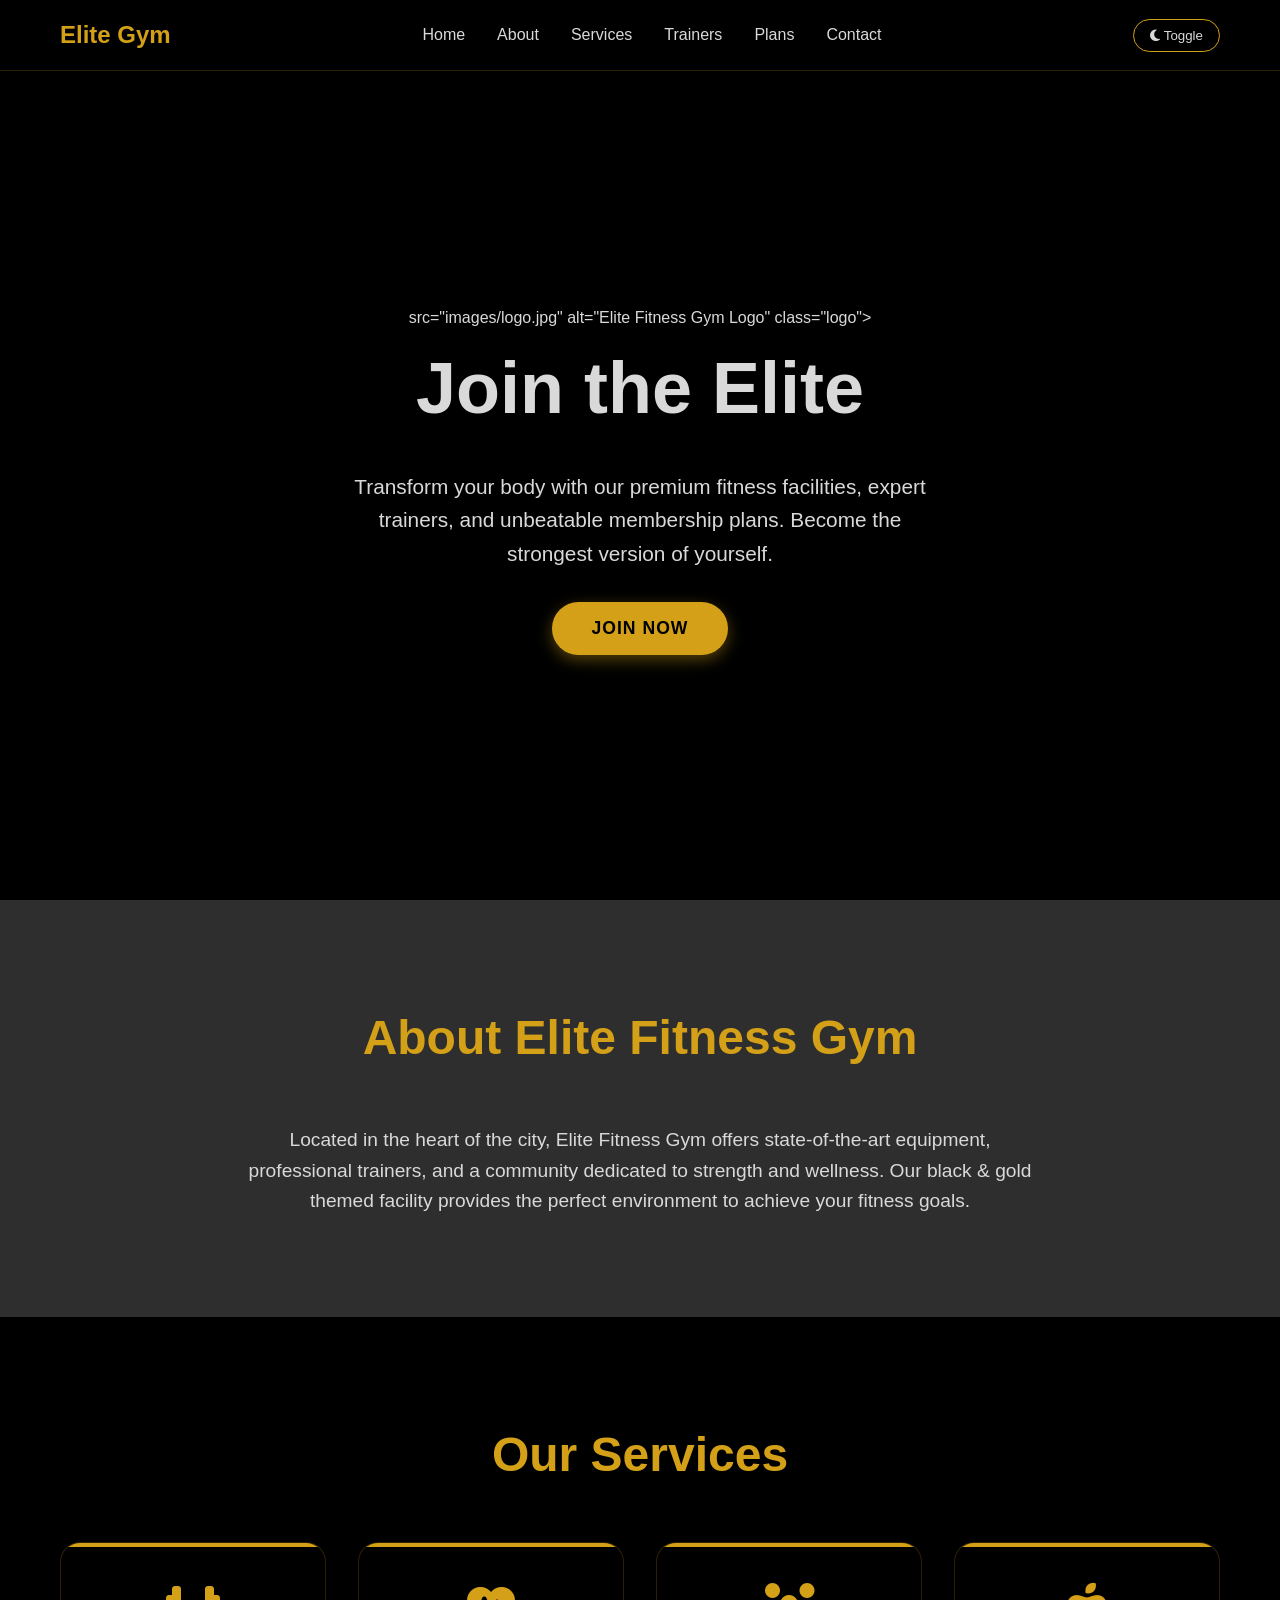
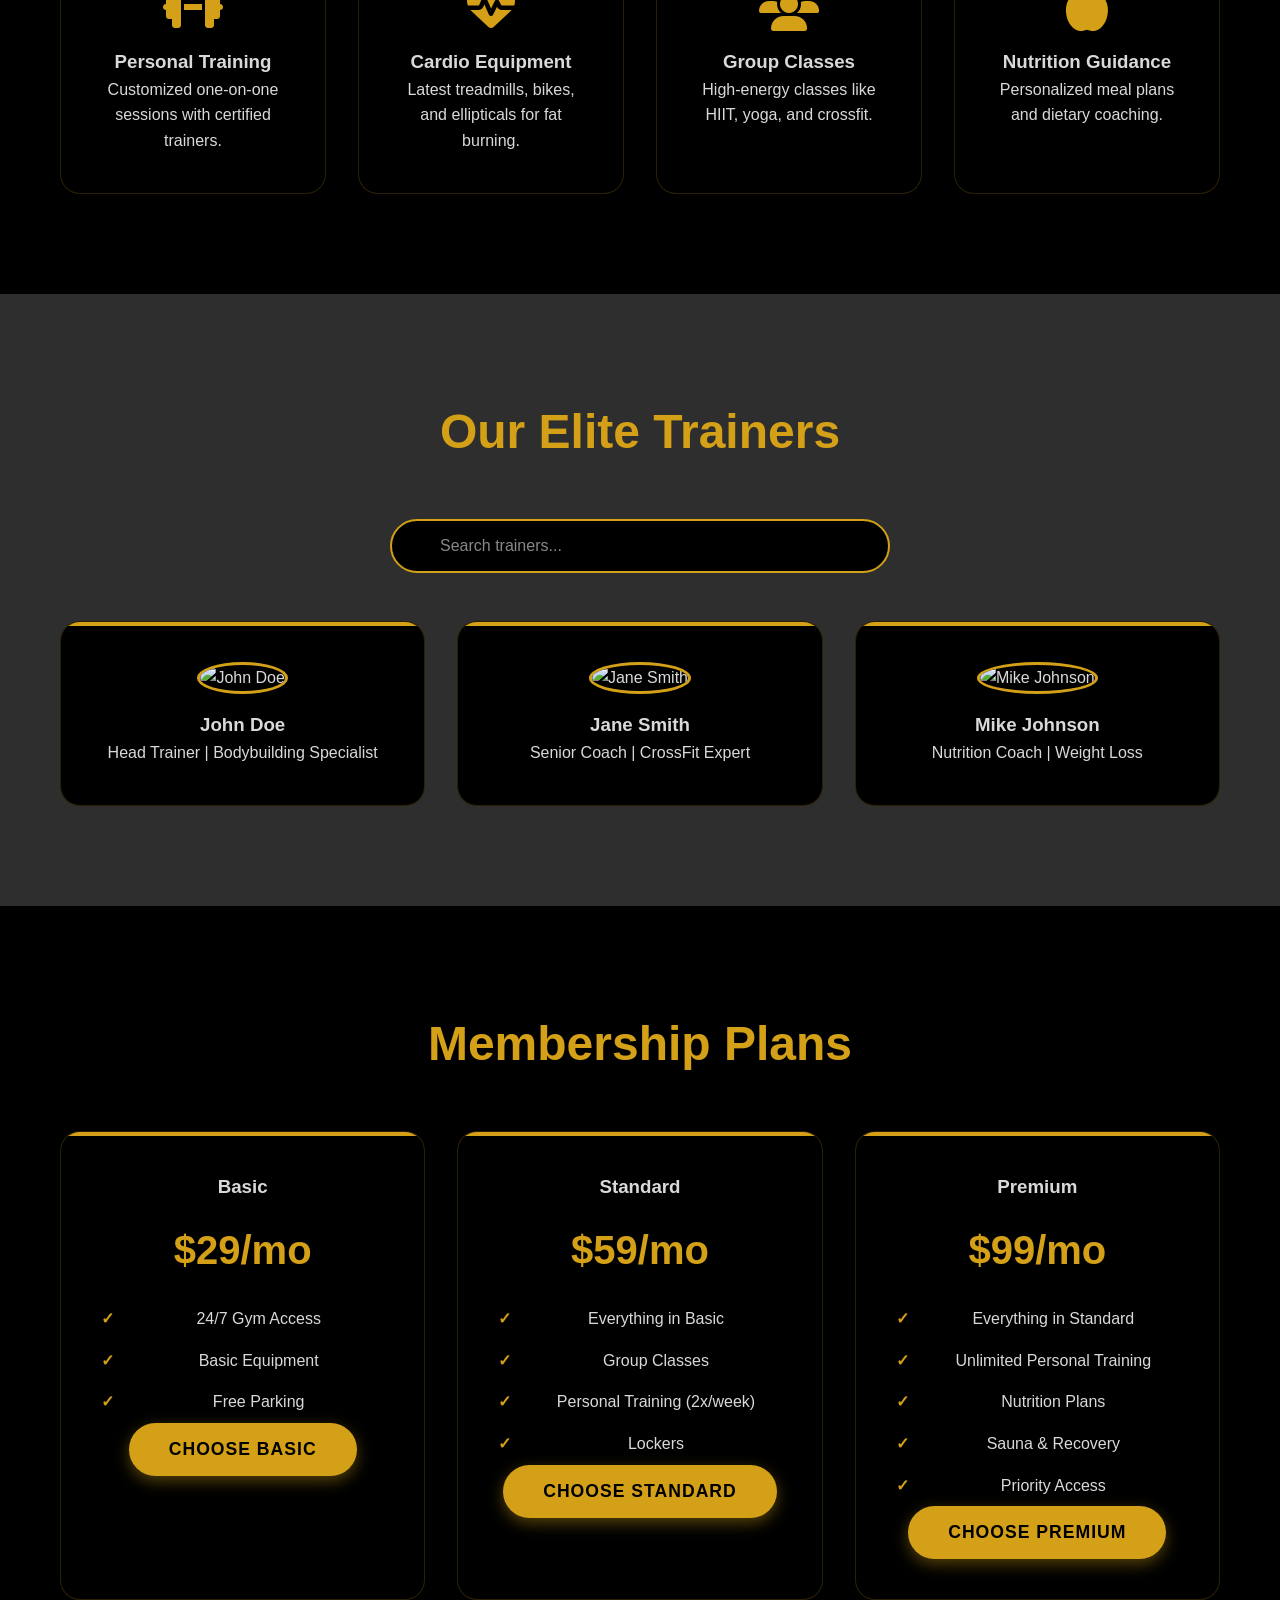
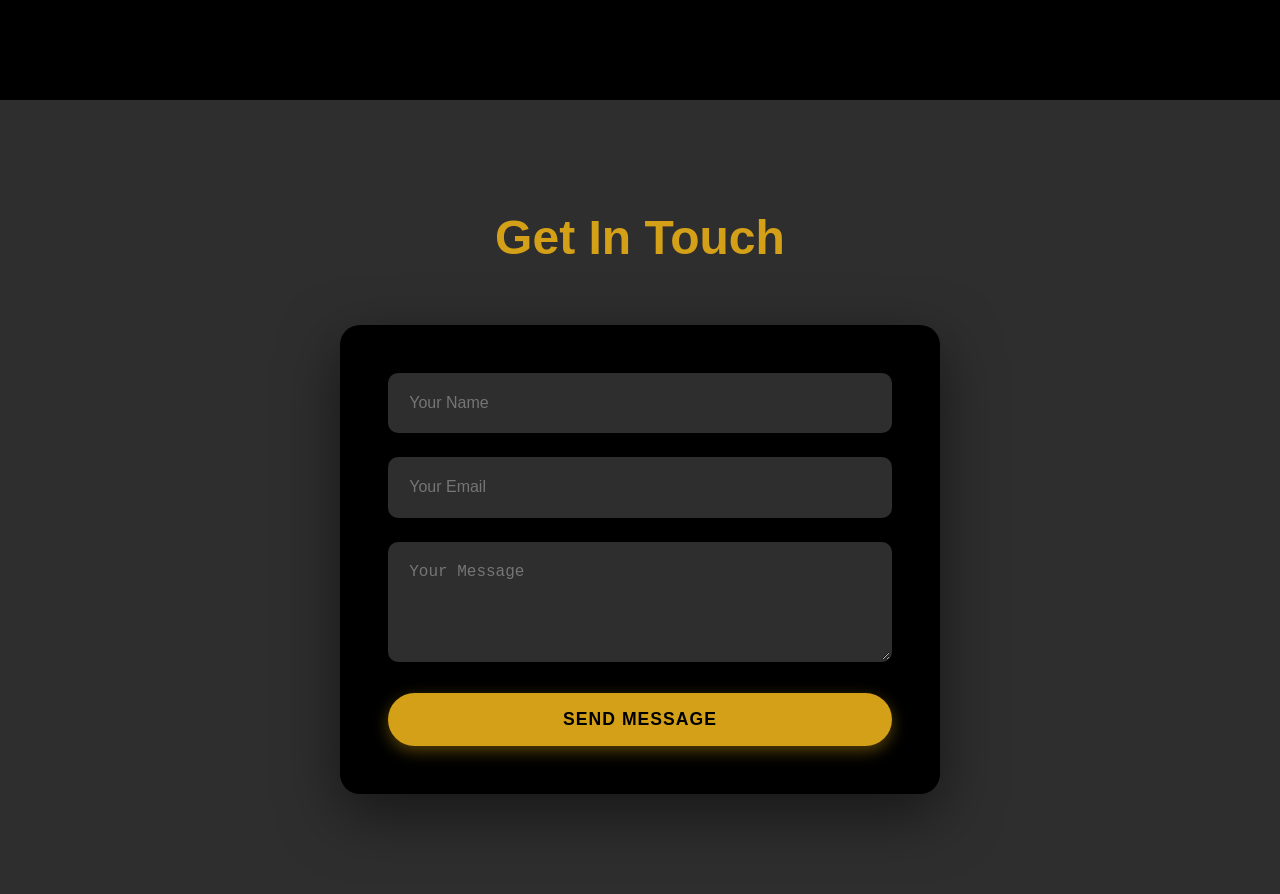
==== gym-website/index.html @ 15d6874d "Initial: Complete modern responsive fitness gym promotional website - Hero with logo, About, Service" ====
<!DOCTYPE html>
<html lang="en">
<head>
  <meta charset="UTF-8">
  <meta name="viewport" content="width=device-width, initial-scale=1.0">
  <title>Elite Fitness Gym - Join the Strongest</title>
  <link rel="stylesheet" href="css/style.css">
  <link href="https://unpkg.com/aos@2.3.1/dist/aos.css" rel="stylesheet">
  <link rel="stylesheet" href="https://cdnjs.cloudflare.com/ajax/libs/font-awesome/6.4.0/css/all.min.css">
</head>
<body>
  <!-- Navigation -->
  <nav>
    <div class="container nav-container">
      <div class="logo-nav">Elite Gym</div>
      <ul class="nav-links">
        <li><a href="#hero">Home</a></li>
        <li><a href="#about">About</a></li>
        <li><a href="#services">Services</a></li>
        <li><a href="#trainers">Trainers</a></li>
        <li><a href="#plans">Plans</a></li>
        <li><a href="#contact">Contact</a></li>
      </ul>
      <button id="darkToggle">
        <i class="fas fa-moon"></i> Toggle
      </button>
    </div>
  </nav>

  <!-- Hero Section -->
  <section id="hero" class="hero" data-aos="zoom-in">
src="images/logo.jpg" alt="Elite Fitness Gym Logo" class="logo">
    <h1 data-aos="fade-up" data-aos-delay="200">Join the Elite</h1>
    <p data-aos="fade-up" data-aos-delay="400">Transform your body with our premium fitness facilities, expert trainers, and unbeatable membership plans. Become the strongest version of yourself.</p>
    <button class="btn-primary" onclick="document.getElementById('plans').scrollIntoView({behavior:'smooth'})" data-aos="fade-up" data-aos-delay="600">
      Join Now
    </button>
  </section>

  <!-- About Section -->
  <section id="about" class="about">
    <div class="container">
      <h2 class="section-title" data-aos="fade-up">About Elite Fitness Gym</h2>
      <p data-aos="fade-up" data-aos-delay="200">Located in the heart of the city, Elite Fitness Gym offers state-of-the-art equipment, professional trainers, and a community dedicated to strength and wellness. Our black & gold themed facility provides the perfect environment to achieve your fitness goals.</p>
    </div>
  </section>

  <!-- Services / Features Section -->
  <section id="services" class="services">
    <div class="container">
      <h2 class="section-title" data-aos="fade-up">Our Services</h2>
      <div class="grid services-grid" data-aos="fade-up" data-aos-delay="200">
        <div class="card">
          <i class="fas fa-dumbbell" style="font-size:3rem;color:var(--primary);margin-bottom:1rem;"></i>
          <h3>Personal Training</h3>
          <p>Customized one-on-one sessions with certified trainers.</p>
        </div>
        <div class="card">
          <i class="fas fa-heartbeat" style="font-size:3rem;color:var(--primary);margin-bottom:1rem;"></i>
          <h3>Cardio Equipment</h3>
          <p>Latest treadmills, bikes, and ellipticals for fat burning.</p>
        </div>
        <div class="card">
          <i class="fas fa-users" style="font-size:3rem;color:var(--primary);margin-bottom:1rem;"></i>
          <h3>Group Classes</h3>
          <p>High-energy classes like HIIT, yoga, and crossfit.</p>
        </div>
        <div class="card">
          <i class="fas fa-apple-alt" style="font-size:3rem;color:var(--primary);margin-bottom:1rem;"></i>
          <h3>Nutrition Guidance</h3>
          <p>Personalized meal plans and dietary coaching.</p>
        </div>
      </div>
    </div>
  </section>

  <!-- Trainers Section -->
  <section id="trainers" class="trainers" style="background:var(--section-bg);">
    <div class="container">
      <h2 class="section-title" data-aos="fade-up">Our Elite Trainers</h2>
      <div class="trainers-search" data-aos="fade-up" data-aos-delay="200">
        <input type="search" id="trainersSearch" class="search-input" placeholder="Search trainers...">
      </div>
      <div class="grid" data-aos="fade-up" data-aos-delay="400">
        <div class="card">
          <img src="https://images.unsplash.com/photo-1574688058127-737ec5a98f9b?ixlib=rb-4.0.3&auto=format&fit=crop&w=400&q=80" alt="John Doe">
          <h3>John Doe</h3>
          <p>Head Trainer | Bodybuilding Specialist</p>
        </div>
        <div class="card">
          <img src="https://images.unsplash.com/photo-1552664730-d307ca884978?ixlib=rb-4.0.3&auto=format&fit=crop&w=400&q=80" alt="Jane Smith">
          <h3>Jane Smith</h3>
          <p>Senior Coach | CrossFit Expert</p>
        </div>
        <div class="card">
          <img src="https://images.unsplash.com/photo-1494790108755-2616b612b786?ixlib=rb-4.0.3&auto=format&fit=crop&w=400&q=80" alt="Mike Johnson">
          <h3>Mike Johnson</h3>
          <p>Nutrition Coach | Weight Loss</p>
        </div>
      </div>
    </div>
  </section>

  <!-- Membership Plans Section -->
  <section id="plans">
    <div class="container">
      <h2 class="section-title" data-aos="fade-up">Membership Plans</h2>
      <div class="grid" data-aos="fade-up" data-aos-delay="200">
        <div class="card pricing-card">
          <h3>Basic</h3>
          <div class="price">$29<span>/mo</span></div>
          <ul class="features-list">
            <li>24/7 Gym Access</li>
            <li>Basic Equipment</li>
            <li>Free Parking</li>
          </ul>
          <button class="btn-primary">Choose Basic</button>
        </div>
        <div class="card pricing-card">
          <h3>Standard</h3>
          <div class="price">$59<span>/mo</span></div>
          <ul class="features-list">
            <li>Everything in Basic</li>
            <li>Group Classes</li>
            <li>Personal Training (2x/week)</li>
            <li>Lockers</li>
          </ul>
          <button class="btn-primary">Choose Standard</button>
        </div>
        <div class="card pricing-card">
          <h3>Premium</h3>
          <div class="price">$99<span>/mo</span></div>
          <ul class="features-list">
            <li>Everything in Standard</li>
            <li>Unlimited Personal Training</li>
            <li>Nutrition Plans</li>
            <li>Sauna & Recovery</li>
            <li>Priority Access</li>
          </ul>
          <button class="btn-primary">Choose Premium</button>
        </div>
      </div>
    </div>
  </section>

  <!-- Contact Section -->
  <section id="contact" style="background:var(--section-bg);">
    <div class="container">
      <h2 class="section-title" data-aos="fade-up">Get In Touch</h2>
      <form id="contactForm" class="contact-form" data-aos="fade-up" data-aos-delay="200">
        <div class="success-msg" id="successMsg">Thank you! Your message has been sent. We'll contact you soon.</div>
        <div class="form-group">
          <input type="text" id="name" placeholder="Your Name" required>
        </div>
        <div class="form-group">
          <input type="email" id="email" placeholder="Your Email" required>
        </div>
        <div class="form-group">
          <textarea id="message" placeholder="Your Message" required></textarea>
        </div>
        <button type="submit" class="btn-primary" style="width:100%;">Send Message</button>
      </form>
    </div>
  </section>

  <!-- Scripts -->
  <script src="https://unpkg.com/aos@2.3.1/dist/aos.js"></script>
  <script src="https://cdn.jsdelivr.net/npm/@emailjs/browser@4/dist/email.min.js"></script>
  <script src="js/script.js"></script>
</body>
</html>
---- gym-website/css/style.css ----
/* Complete Modern Fitness Gym Styles - Black/Gold Theme */
/* CSS Variables */
:root {
  --primary: #D4A017;
  --secondary: #3B2A12;
  --bg: #000000;
  --section-bg: #2E2E2E;
  --text: #D9D9D9;
  --light-text: #f0f0f0;
}

body.light-mode {
  --bg: #111111;
  --section-bg: #222222;
}

* {
  margin: 0;
  padding: 0;
  box-sizing: border-box;
}

body {
  font-family: 'Segoe UI', Tahoma, Geneva, Verdana, sans-serif;
  line-height: 1.6;
  color: var(--text);
  background: var(--bg);
  scroll-behavior: smooth;
  transition: background-color 0.3s, color 0.3s;
}

.container {
  max-width: 1200px;
  margin: 0 auto;
  padding: 0 20px;
}

nav {
  position: fixed;
  top: 0;
  width: 100%;
  background: var(--bg);
  padding: 1rem 0;
  z-index: 1000;
  border-bottom: 1px solid rgba(212, 160, 23, 0.2);
}

.nav-container {
  display: flex;
  justify-content: space-between;
  align-items: center;
}

.logo-nav {
  font-size: 1.5rem;
  font-weight: bold;
  color: var(--primary);
}

.nav-links {
  display: flex;
  list-style: none;
  gap: 2rem;
}

.nav-links a {
  color: var(--text);
  text-decoration: none;
  transition: color 0.3s;
}

.nav-links a:hover {
  color: var(--primary);
}

#darkToggle {
  background: none;
  border: 1px solid var(--primary);
  color: var(--text);
  padding: 0.5rem 1rem;
  border-radius: 20px;
  cursor: pointer;
}

.hero {
  min-height: 100vh;
  display: flex;
  flex-direction: column;
  align-items: center;
  justify-content: center;
  text-align: center;
  padding: 120px 20px 60px;
  background: linear-gradient(rgba(0,0,0,0.8), rgba(0,0,0,0.8)), url('https://images.unsplash.com/photo-1534438327276-14e5300c3a48?ixlib=rb-4.0.3&ixid=M3wxMjA3fDB8MHxwaG90by1wYWdlfHx8fGVufDB8fHx8fA%3D%3D&auto=format&fit=crop&w=2070&q=80') center/cover;
  position: relative;
}

.logo {
  max-width: 250px;
  height: auto;
  margin-bottom: 2rem;
  filter: drop-shadow(0 0 20px var(--primary));
  animation: pulse 2s infinite;
}

@keyframes pulse {
  0% { transform: scale(1); }
  50% { transform: scale(1.05); }
  100% { transform: scale(1); }
}

.hero h1 {
  font-size: clamp(2.5rem, 6vw, 4.5rem);
  margin-bottom: 1.5rem;
  color: var(--text);
}

.hero p {
  font-size: 1.3rem;
  margin-bottom: 2rem;
  max-width: 600px;
}

.btn-primary {
  background: var(--primary);
  color: var(--bg);
  padding: 1rem 2.5rem;
  font-size: 1.1rem;
  border: none;
  border-radius: 50px;
  cursor: pointer;
  text-transform: uppercase;
  font-weight: bold;
  letter-spacing: 1px;
  transition: all 0.3s ease;
  box-shadow: 0 5px 15px rgba(212, 160, 23, 0.4);
}

.btn-primary:hover {
  transform: translateY(-3px);
  box-shadow: 0 15px 30px rgba(212, 160, 23, 0.6);
}

section {
  padding: 100px 0;
}

.about {
  background: var(--section-bg);
}

.section-title {
  text-align: center;
  font-size: clamp(2rem, 4vw, 3rem);
  margin-bottom: 3rem;
  color: var(--primary);
}

.about p {
  max-width: 800px;
  margin: 0 auto;
  font-size: 1.2rem;
  text-align: center;
}

.grid {
  display: grid;
  gap: 2rem;
  grid-template-columns: repeat(auto-fit, minmax(300px, 1fr));
}

.card {
  background: var(--bg);
  padding: 2.5rem;
  border-radius: 20px;
  text-align: center;
  transition: all 0.3s ease;
  border: 1px solid rgba(212, 160, 23, 0.2);
  position: relative;
  overflow: hidden;
}

.card::before {
  content: '';
  position: absolute;
  top: 0;
  left: 0;
  right: 0;
  height: 4px;
  background: var(--primary);
}

.card:hover {
  transform: translateY(-10px);
  box-shadow: 0 25px 50px rgba(0, 0, 0, 0.5);
}

.card img {
  width: 100px;
  height: 100px;
  border-radius: 50%;
  object-fit: cover;
  margin-bottom: 1rem;
  border: 3px solid var(--primary);
}

.services-grid {
  grid-template-columns: repeat(auto-fit, minmax(250px, 1fr));
}

.pricing-card {
  text-align: center;
}

.price {
  font-size: 2.5rem;
  color: var(--primary);
  font-weight: bold;
  margin: 1rem 0;
}

.features-list {
  list-style: none;
  padding: 0;
}

.features-list li {
  padding: 0.5rem 0;
  position: relative;
  padding-left: 2rem;
}

.features-list li::before {
  content: '✓';
  position: absolute;
  left: 0;
  color: var(--primary);
  font-weight: bold;
}

.trainers-search {
  max-width: 500px;
  margin: 0 auto 3rem;
  position: relative;
}

.search-input {
  width: 100%;
  padding: 1rem 1rem 1rem 3rem;
  background: var(--bg);
  border: 2px solid var(--primary);
  color: var(--text);
  border-radius: 50px;
  font-size: 1rem;
}

.search-input::placeholder {
  color: #888;
}

.contact-form {
  max-width: 600px;
  margin: 0 auto;
  background: var(--bg);
  padding: 3rem;
  border-radius: 20px;
  box-shadow: 0 20px 60px rgba(0, 0, 0, 0.5);
}

.form-group {
  margin-bottom: 1.5rem;
}

.form-group input,
.form-group textarea {
  width: 100%;
  padding: 1.2rem;
  background: var(--section-bg);
  border: 2px solid transparent;
  color: var(--text);
  border-radius: 10px;
  font-size: 1rem;
  transition: border-color 0.3s, box-shadow 0.3s;
}

.form-group input:focus,
.form-group textarea:focus {
  outline: none;
  border-color: var(--primary);
  box-shadow: 0 0 20px rgba(212, 160, 23, 0.3);
}

.form-group textarea {
  resize: vertical;
  min-height: 120px;
}

.success-msg {
  background: #28a745;
  color: white;
  padding: 1rem;
  border-radius: 10px;
  text-align: center;
  margin-bottom: 1rem;
  display: none;
  animation: slideIn 0.5s ease;
}

@keyframes slideIn {
  from { opacity: 0; transform: translateY(-20px); }
  to { opacity: 1; transform: translateY(0); }
}

/* Responsive */
@media (max-width: 768px) {
  .nav-links {
    display: none;
  }
  
  .hero {
    padding: 100px 20px 40px;
  }
  
  section {
    padding: 60px 0;
  }
  
  .container {
    padding: 0 15px;
  }
  
  .grid {
    grid-template-columns: 1fr;
    gap: 1.5rem;
  }
}

@media (max-width: 480px) {
  .card {
    padding: 2rem 1.5rem;
  }
  
  .btn-primary {
    padding: 0.9rem 2rem;
    font-size: 1rem;
  }
}

/* AOS Animation Classes */
[data-aos="fade-up"] {
  transform: translateY(50px);
  opacity: 0;
  transition-property: transform, opacity;
  transition-duration: 1s;
}

[data-aos="fade-left"] {
  transform: translateX(50px);
  opacity: 0;
}

[data-aos="zoom-in"] {
  transform: scale(0.8);
  opacity: 0;
}

/* Custom hover animations */
.card img:hover {
  transform: scale(1.1);
}

/* Scroll indicator */
html {
  scroll-padding-top: 80px;
}
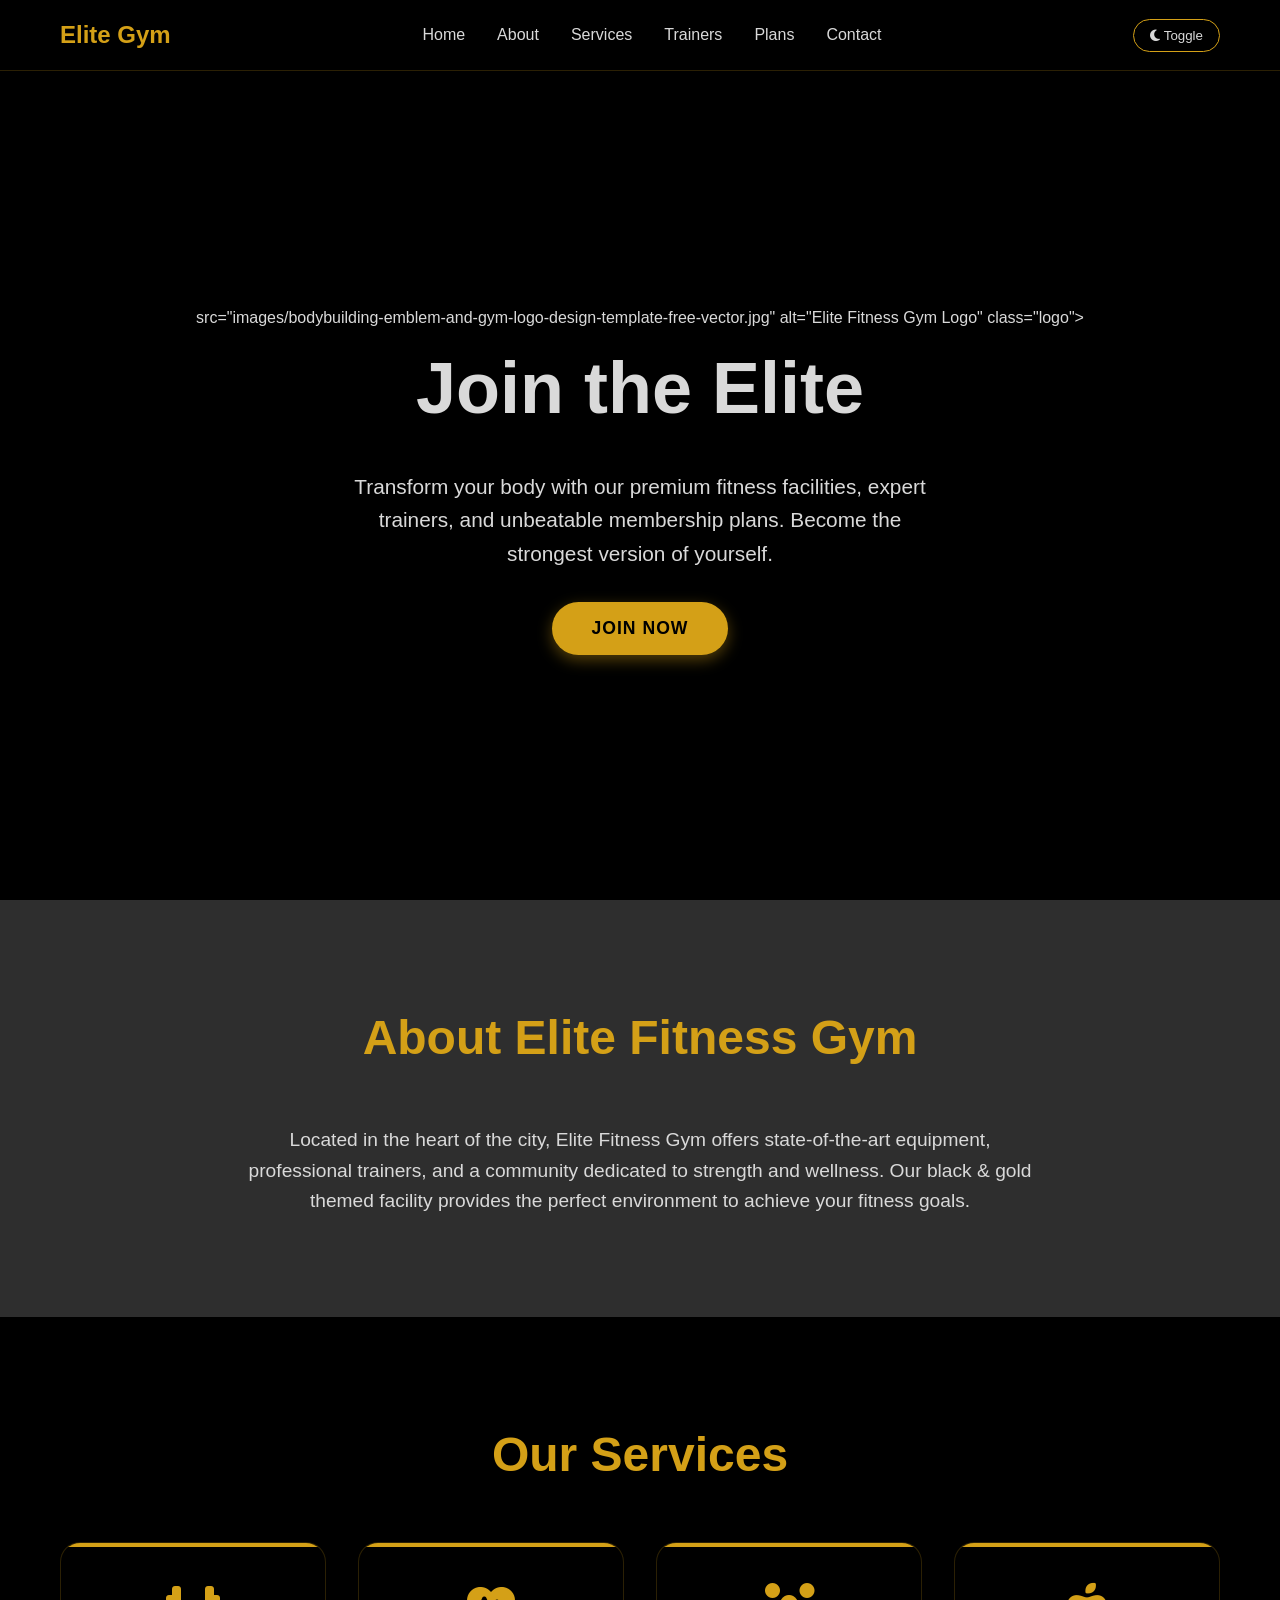
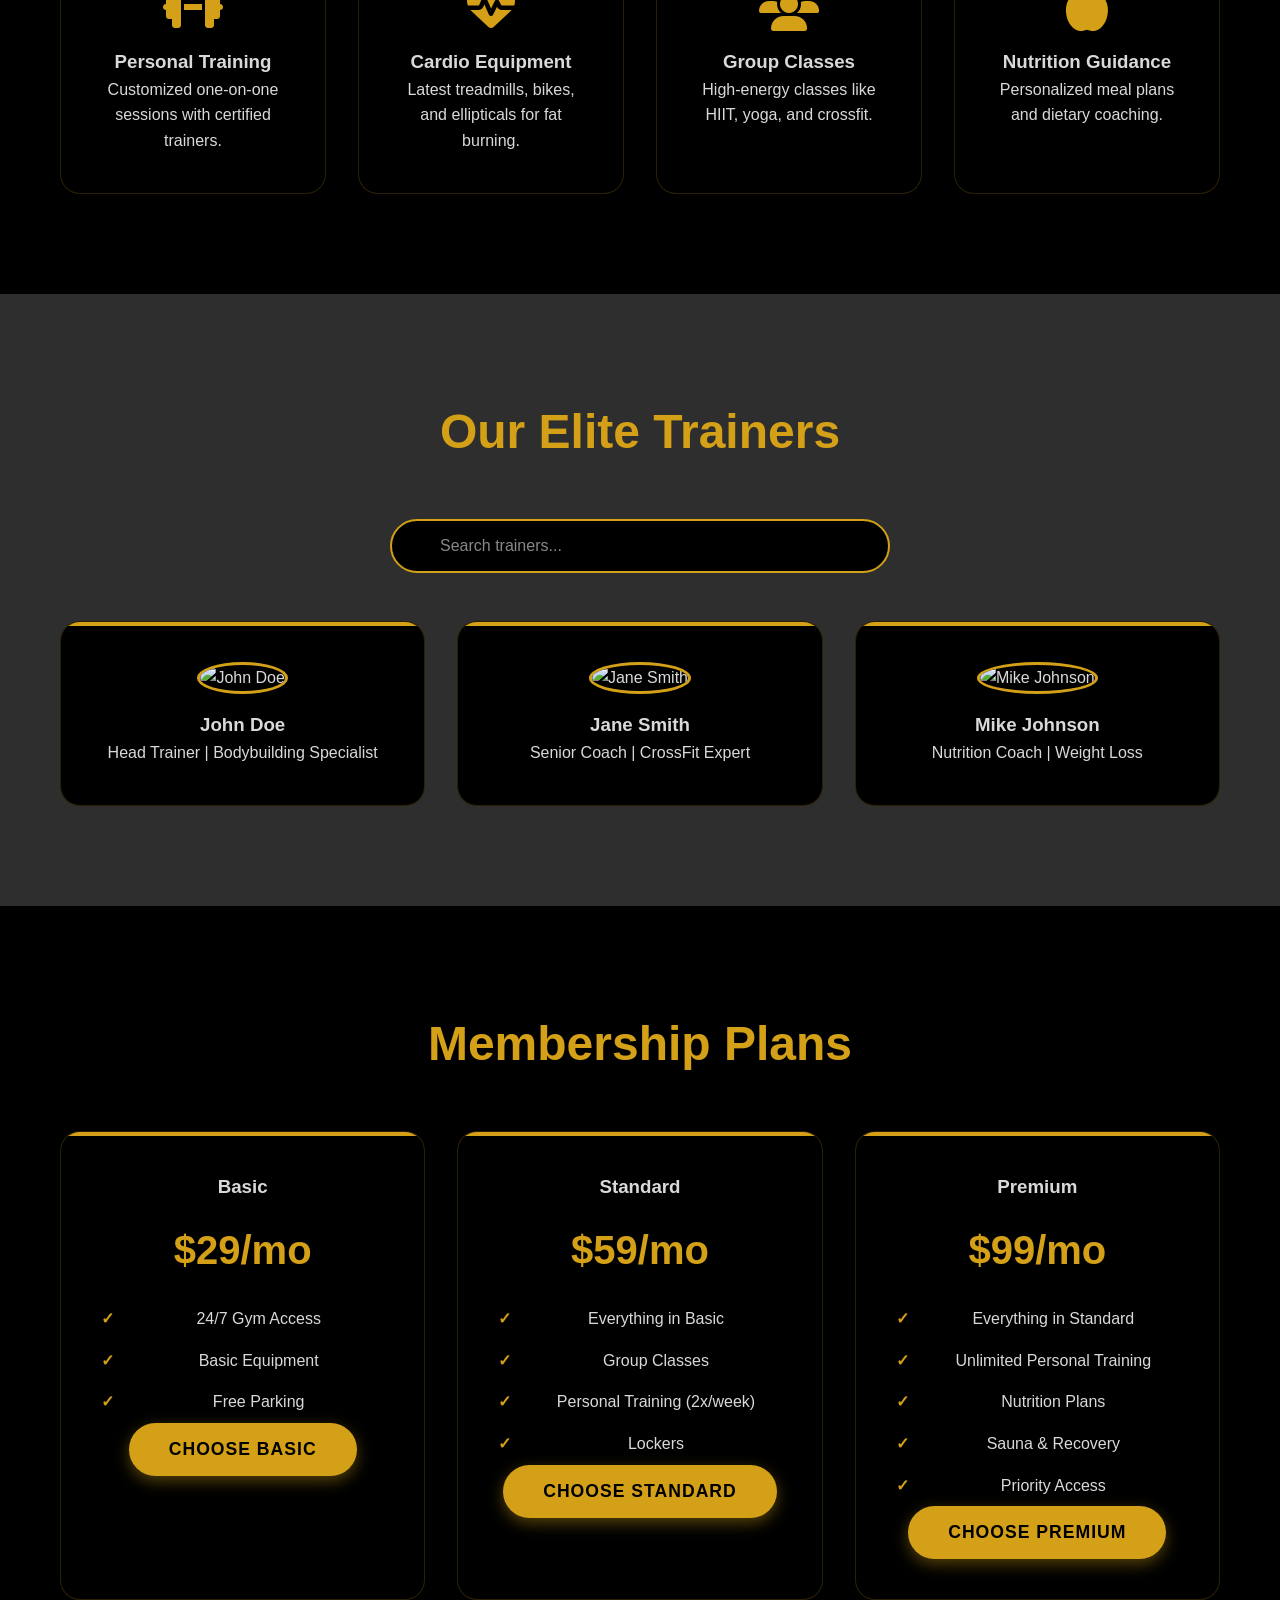
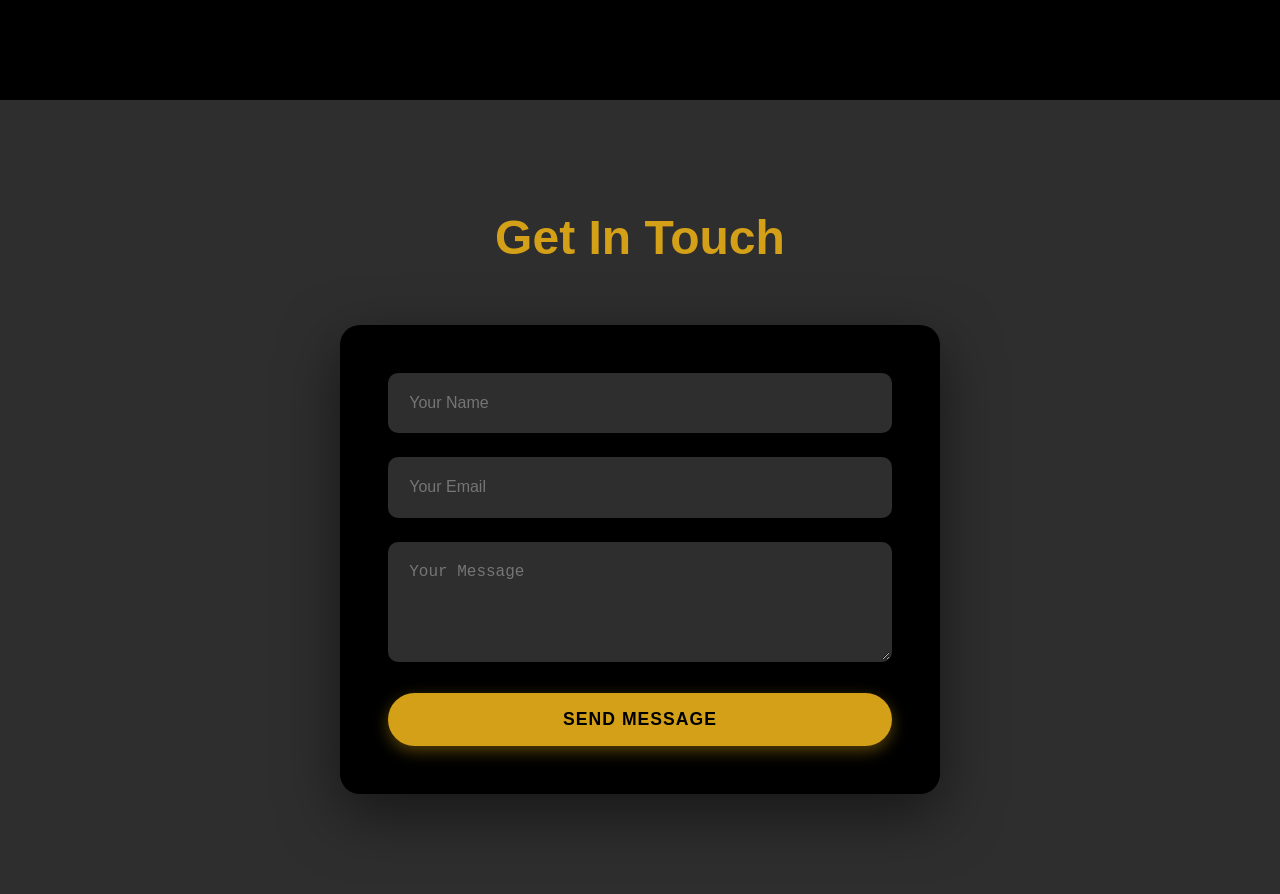
==== commit b95d8430: "fix: logo filename + enhanced light mode (better colors, localStorage persist, icon toggle)" ====
--- a/gym-website/index.html
+++ b/gym-website/index.html
@@ -29,7 +29,7 @@
 
   <!-- Hero Section -->
   <section id="hero" class="hero" data-aos="zoom-in">
-src="images/logo.jpg" alt="Elite Fitness Gym Logo" class="logo">
+src="images/bodybuilding-emblem-and-gym-logo-design-template-free-vector.jpg" alt="Elite Fitness Gym Logo" class="logo">
     <h1 data-aos="fade-up" data-aos-delay="200">Join the Elite</h1>
     <p data-aos="fade-up" data-aos-delay="400">Transform your body with our premium fitness facilities, expert trainers, and unbeatable membership plans. Become the strongest version of yourself.</p>
     <button class="btn-primary" onclick="document.getElementById('plans').scrollIntoView({behavior:'smooth'})" data-aos="fade-up" data-aos-delay="600">
--- a/gym-website/css/style.css
+++ b/gym-website/css/style.css
@@ -10,8 +10,10 @@
 }
 
 body.light-mode {
-  --bg: #111111;
-  --section-bg: #222222;
+  --bg: #f8f9fa;
+  --section-bg: #ffffff;
+  --text: #333333;
+  --secondary: #5a4a2a;
 }
 
 * {
